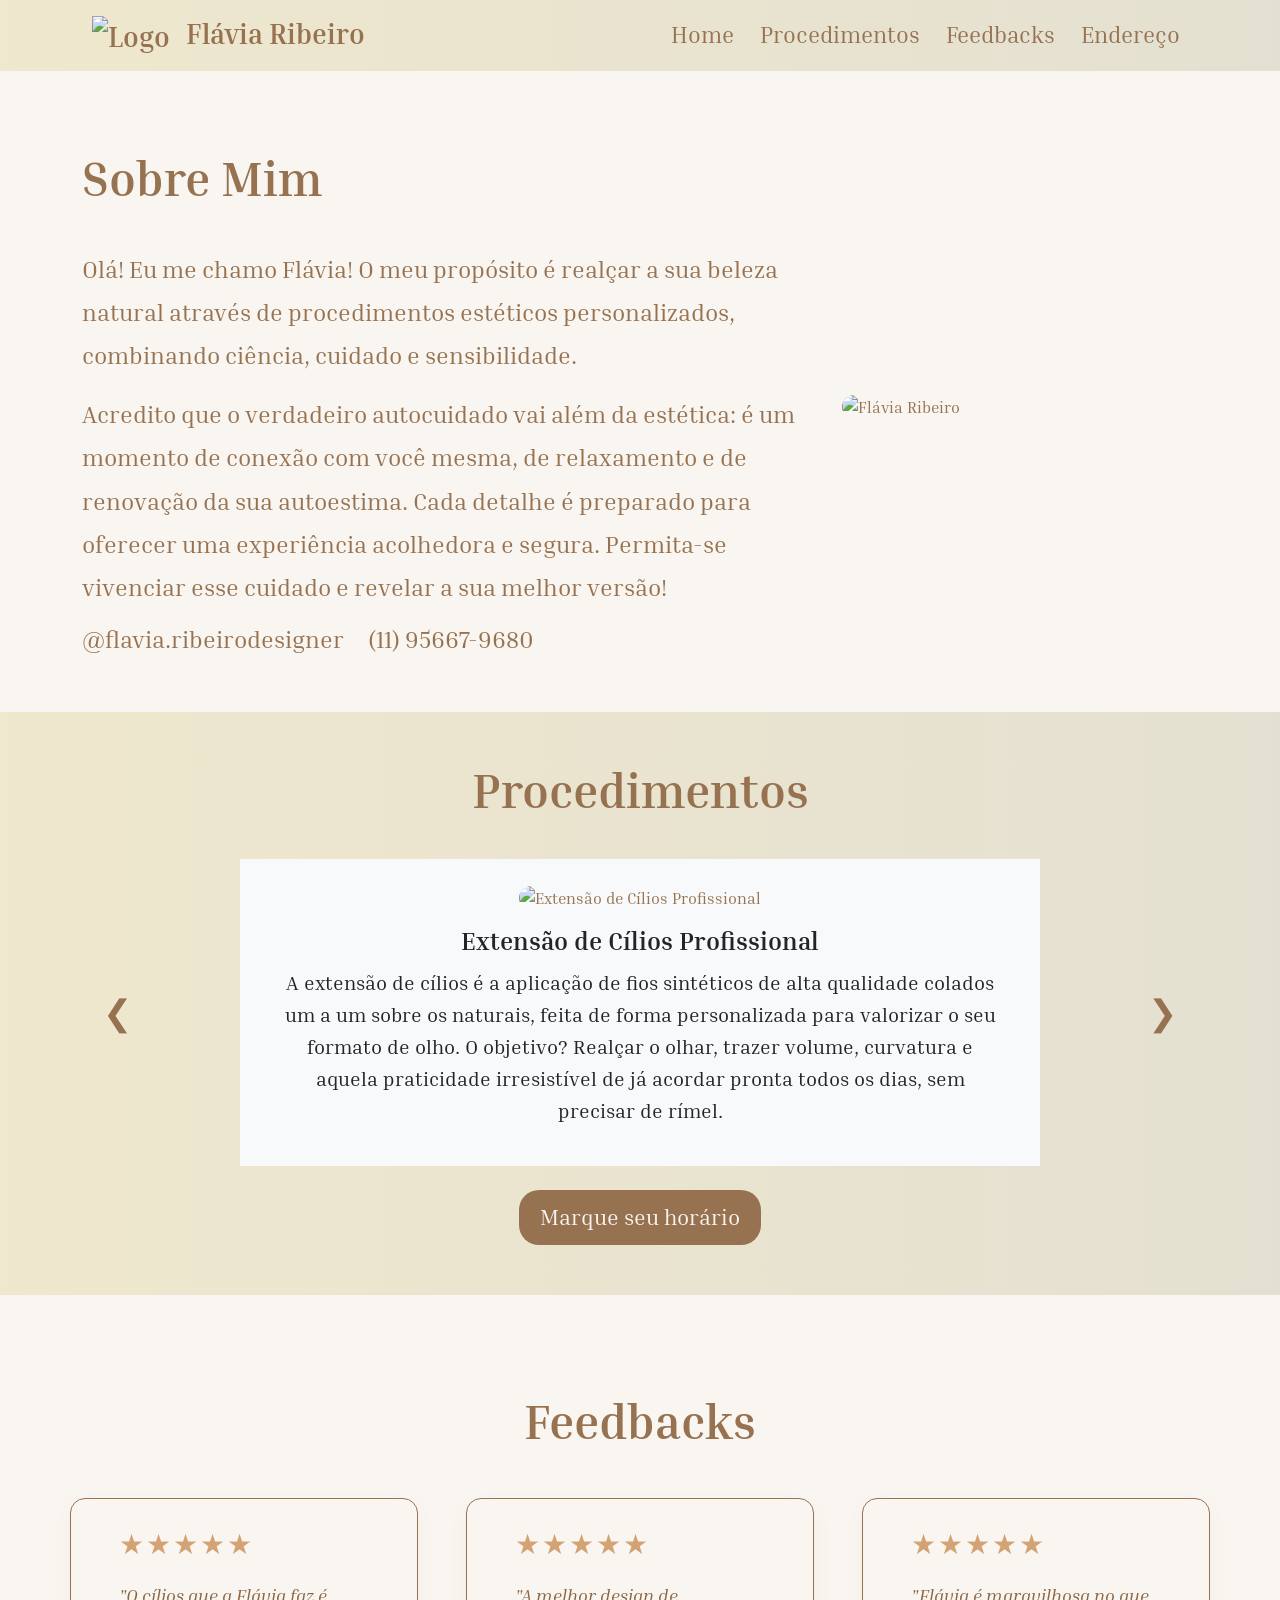
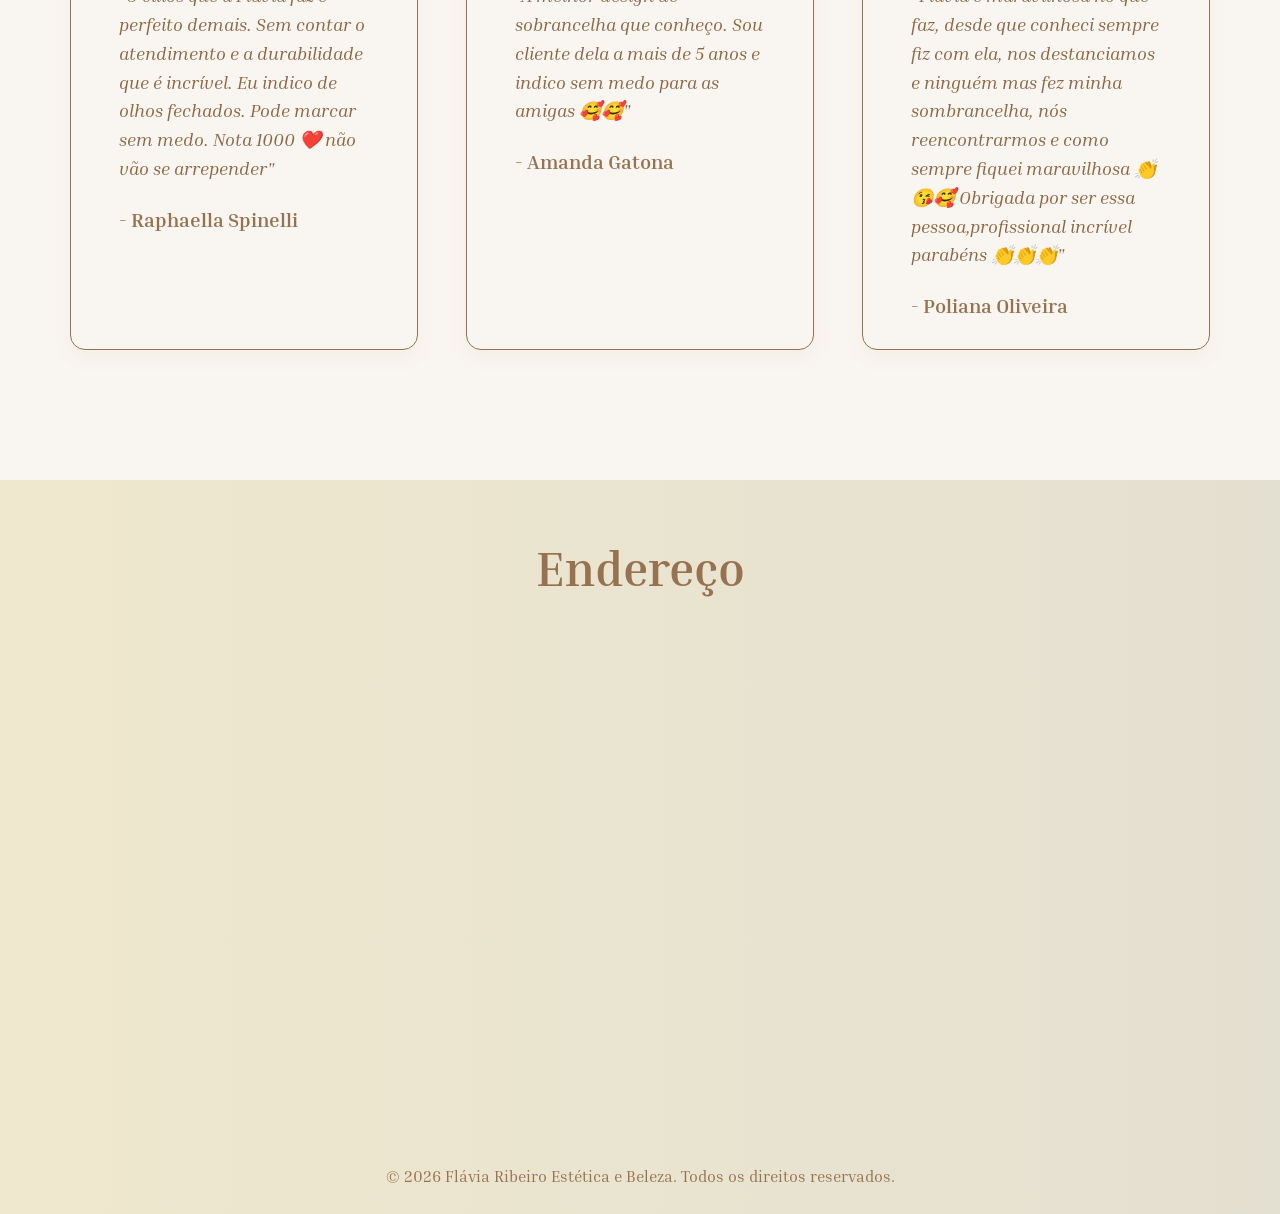
==== html/agendamento-admin.html @ 1f6bf5ca "falta coisa ainda" ====
<!DOCTYPE html>
<html lang="pt-br">

<head>
    <meta charset="UTF-8">
    <meta name="viewport" content="width=device-width, initial-scale=1.0">
    <title>Flávia Ribeiro | Painel Administrativo</title>
    <link href="https://cdn.jsdelivr.net/npm/bootstrap@5.3.3/dist/css/bootstrap.min.css" rel="stylesheet">
    <link rel="stylesheet" href="../css/agendamento.css"> <!-- Reutilizando estilos de layout de agendamento -->
    <script src="https://cdn.jsdelivr.net/npm/bootstrap@5.3.3/dist/js/bootstrap.bundle.min.js"></script>
    <script src="../js/script.js"></script>
    <link rel="preconnect" href="https://fonts.googleapis.com">
    <link rel="preconnect" href="https://fonts.gstatic.com" crossorigin>
    <link
        href="https://fonts.googleapis.com/css2?family=Inria+Serif:ital,wght@0,300;0,400;0,700;1,300;1,400;1,700&display=swap"
        rel="stylesheet">
    <link rel="icon" type="image/png" href="../img/favicon-96x96.png" sizes="96x96" />
</head>

<body>
    <header>
        <nav class="navbar navbar-light navbar-expand-lg minha-navbar fixed-top">
            <div class="container">
                <a class="navbar-brand" href="index.html">
                    <img src="../img/Flor grandinha.png" alt="Logo"> Flávia Ribeiro - Admin
                </a>
                <button class="navbar-toggler" type="button" data-bs-toggle="collapse" data-bs-target="#navbarNav">
                    <span class="navbar-toggler-icon"></span>
                </button>
                <div class="collapse navbar-collapse" id="navbarNav">
                    <ul class="ms-auto navbar-nav">
                        <li class="nav-item">
                            <a class="nav-link" href="index.html">Home</a>
                        </li>
                    </ul>
                </div>
            </div>
        </nav>
    </header>

    <div class="container container-principal mt-5 pt-5">
        <div class="row g-4 align-items-stretch">
            
            <div class="col-12 col-md-5">
                <div class="card card-agendamento-estilizado p-4 h-100 shadow-sm border-0 d-flex flex-column">
                    <h2 class="mb-4 text-center font-weight-bold">Contas de Clientes</h2>
                    <div id="listaClientesAdmin" class="scroll-agendamentos flex-grow-1 pe-1">
                    </div>
                </div>
            </div>


            <div class="col-12 col-md-7">
                <div class="card card-agendamento-estilizado p-4 h-100 shadow-sm border-0 d-flex flex-column">
                    <h2 class="mb-4 text-center font-weight-bold">Horários Marcados</h2>
                    <div id="listaAgendamentosAdmin" class="scroll-agendamentos flex-grow-1 pe-1">
                    </div>
                </div>
            </div>

        </div>
    </div>

    <footer class="text-center mt-5">
        <p>&copy; 2026 Flávia Ribeiro Estética e Beleza. Todos os direitos reservados.</p>
    </footer>
</body>

</html>
---- css/agendamento.css ----
:root {
    --verde: #967250;
    --branco: #F9F5F0;
    --bege: #EFE8CE;
}

body {
    background-color: var(--branco);
    font-family: "Inria Serif", serif;
    padding-top: 130px;
    padding-bottom: 80px;
}

.minha-navbar {
    background: linear-gradient(to right, var(--bege), #E4E0D1);
    color: var(--verde);
    text-align: center;
}

.minha-navbar .navbar-brand {
    color: var(--verde);
    font-size: 28px;
    font-weight: bold;
}

.navbar-brand img {
    width: 80px;
    height: 80px;
    margin-left: 10px;
    margin-right: 10px;
}

.navbar-nav .nav-link {
    color: var(--verde);
    font-size: 23px;
    margin-right: 10px;
}

.container-principal {
    color: var(--verde);
}

.card-agendamento-estilizado {
    background-color: var(--bege);
    border: 2px solid var(--verde) !important;
    border-radius: 25px;
    color: var(--verde);
}

.card-agendamento-estilizado h2 {
    font-weight: 700;
    color: var(--verde);
}

.card-agendamento-estilizado .form-control,
.card-agendamento-estilizado .form-select {
    border: 2px solid var(--verde);
    border-radius: 15px;
    color: var(--verde);
    background-color: var(--branco);
}

.card-agendamento-estilizado .form-control:focus,
.card-agendamento-estilizado .form-select:focus {
    border-color: var(--verde);
    box-shadow: 0 0 0 0.25rem rgba(150, 114, 80, 0.25);
}

.botaozin {
    background-color: var(--verde);
    color: var(--branco);
    padding: 10px 20px;
    font-size: 20px;
    border-radius: 20px;
    border: none;
    transition: transform 0.2s ease, background-color 0.2s ease;
}

.botaozin:hover {
    color: var(--branco);
    background-color: #7d5e41;
    transform: scale(1.02);
}

.scroll-agendamentos {
    max-height: 380px;
    overflow-y: auto;
    padding-right: 5px;
}

.card-agendamento-info {
    background-color: var(--branco);
    border: 1px solid var(--verde) !important;
    border-radius: 15px;
    transition: transform 0.2s ease;
}

footer {
    background: linear-gradient(to right, var(--bege), #E4E0D1);
    color: var(--verde);
    padding: 15px 0;
    position: fixed;
    bottom: 0;
    width: 100%;
}

@media (max-width: 768px) {
    body {
        padding-top: 40px;
        padding-bottom: 150px;
    }

    .navbar-brand img {
        width: 45px;
        height: 45px;
    }

    .minha-navbar .navbar-brand {
        font-size: 18px;
    }

    .card-agendamento-estilizado {
        padding: 20px !important;
    }

    .scroll-agendamentos {
        max-height: 300px;
    }

    .card-agendamento-info {
        padding: 15px !important;
    }
}
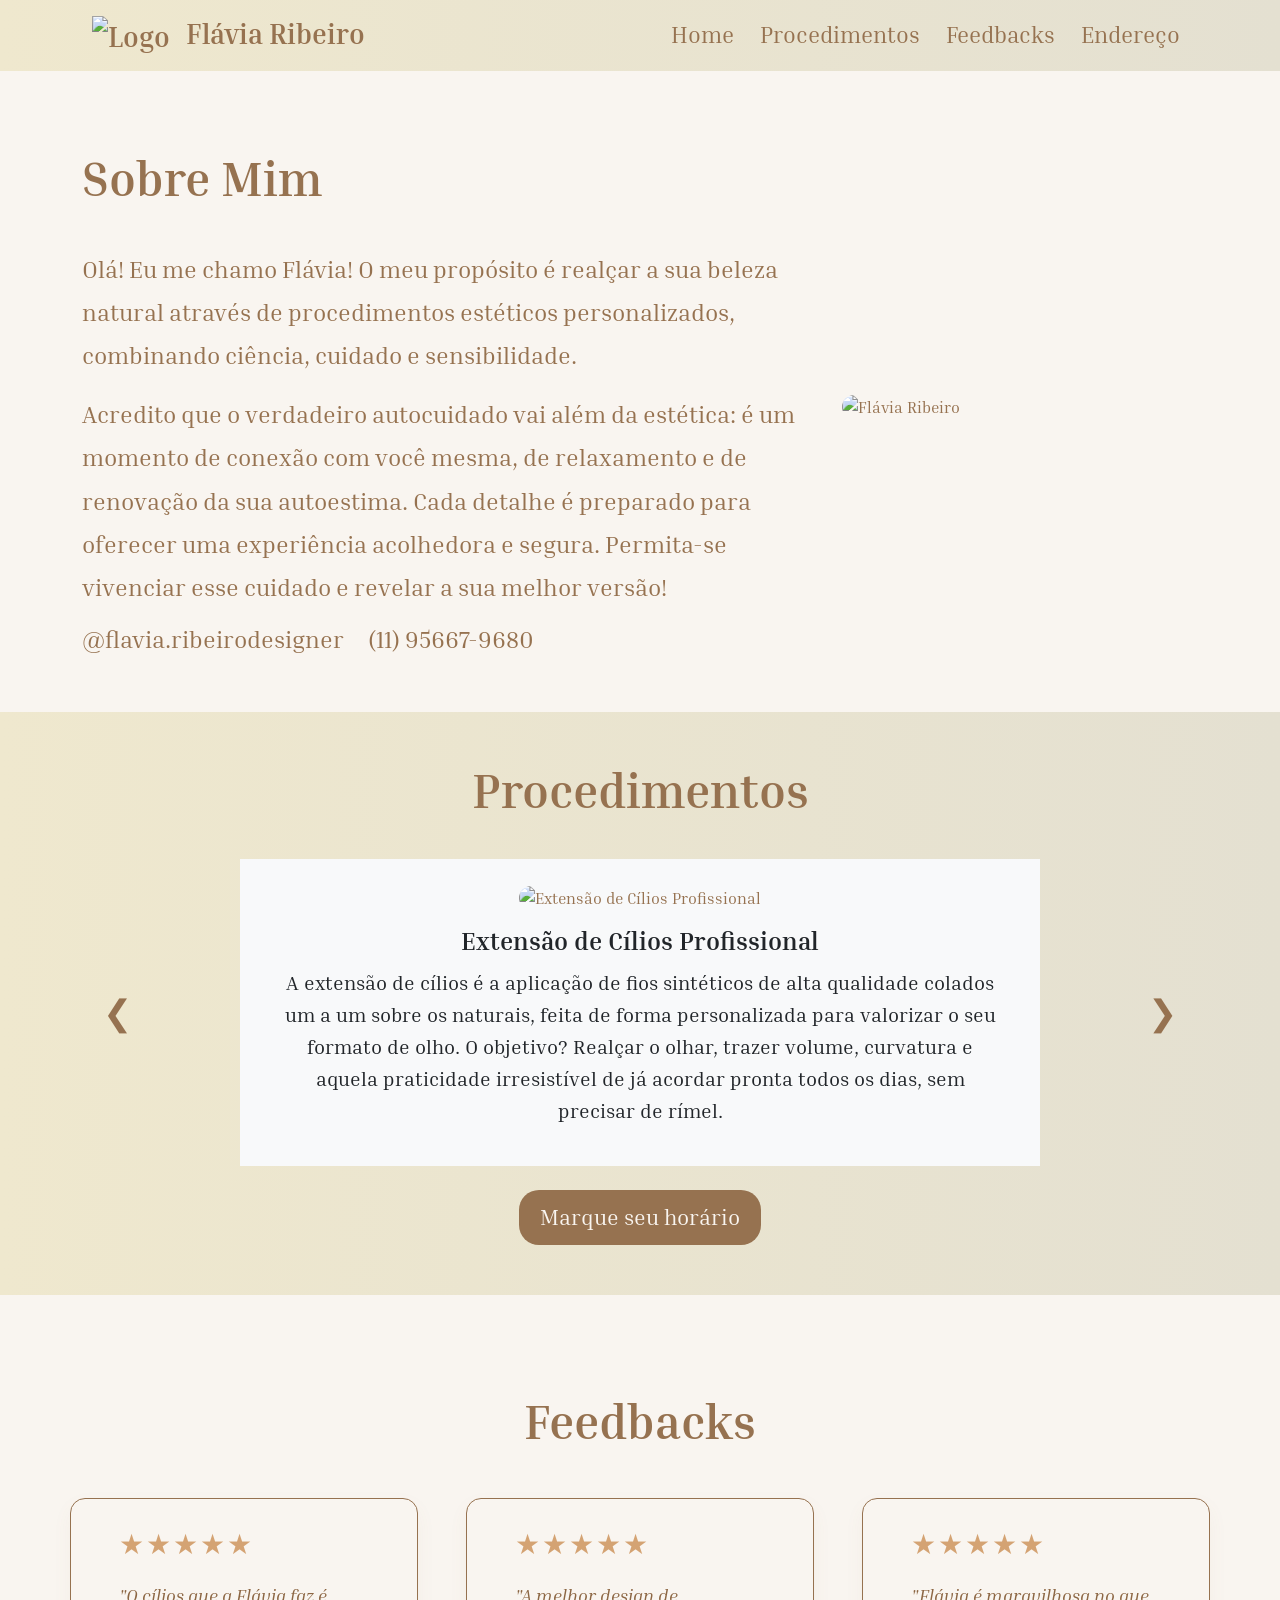
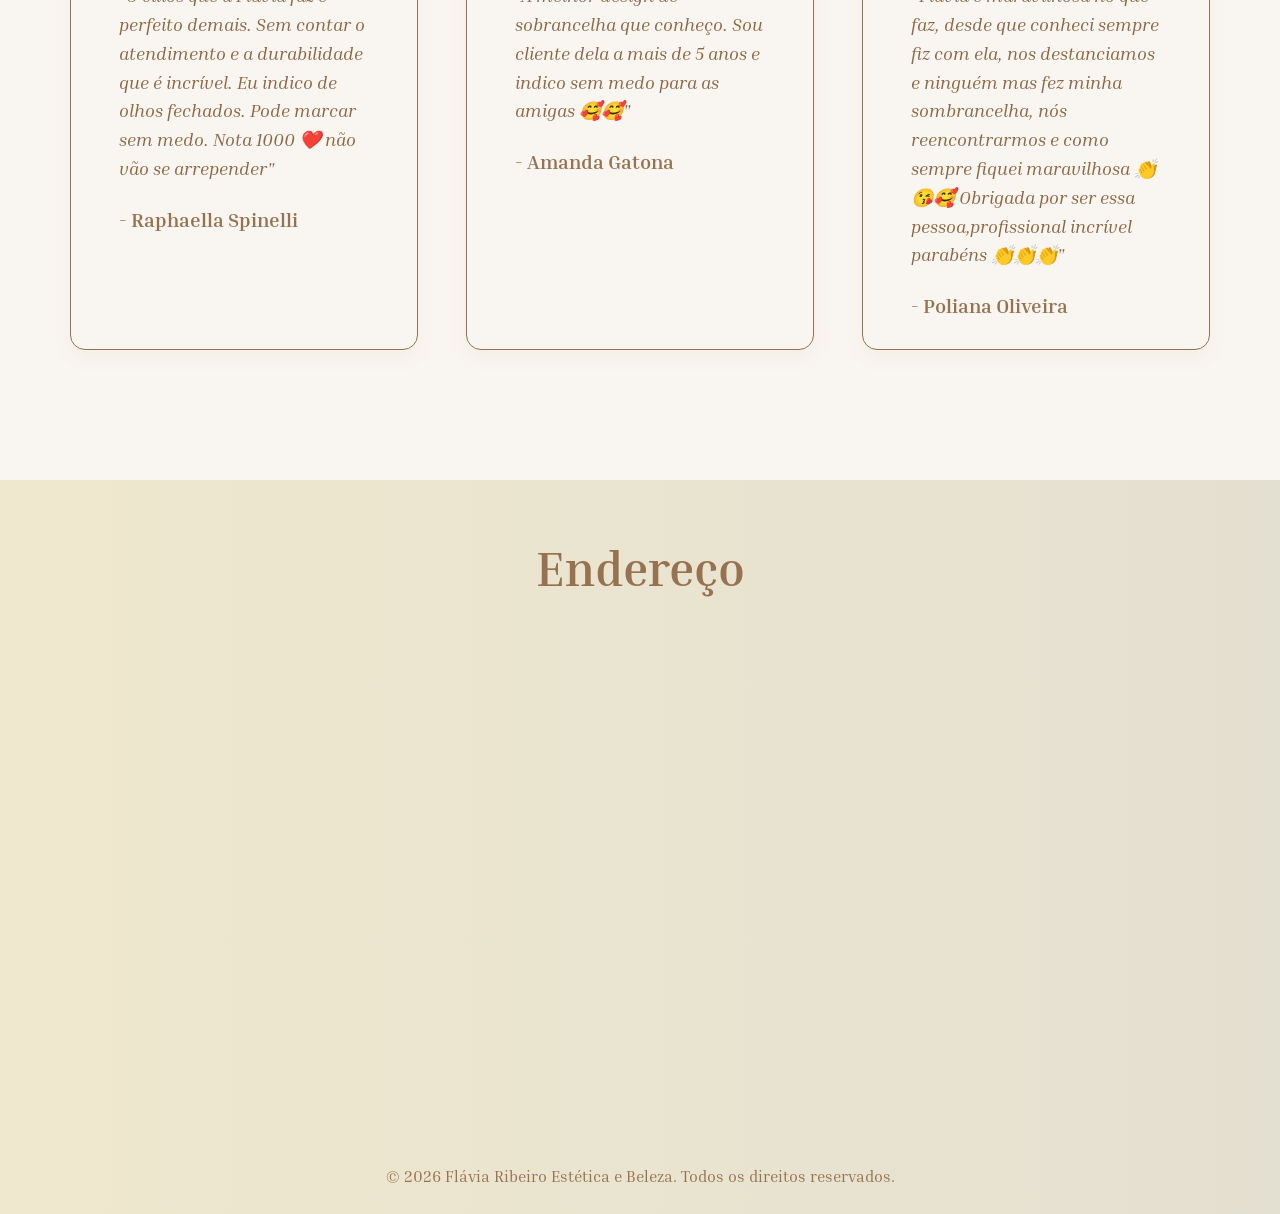
==== commit c5cb0acd: "apliquei o que faltava dos requisitos, tipo a exclusao e edicao de cadastros, commit final" ====
--- a/html/agendamento-admin.html
+++ b/html/agendamento-admin.html
@@ -6,7 +6,7 @@
     <meta name="viewport" content="width=device-width, initial-scale=1.0">
     <title>Flávia Ribeiro | Painel Administrativo</title>
     <link href="https://cdn.jsdelivr.net/npm/bootstrap@5.3.3/dist/css/bootstrap.min.css" rel="stylesheet">
-    <link rel="stylesheet" href="../css/agendamento.css"> <!-- Reutilizando estilos de layout de agendamento -->
+    <link rel="stylesheet" href="../css/agendamento.css">
     <script src="https://cdn.jsdelivr.net/npm/bootstrap@5.3.3/dist/js/bootstrap.bundle.min.js"></script>
     <script src="../js/script.js"></script>
     <link rel="preconnect" href="https://fonts.googleapis.com">
@@ -28,9 +28,12 @@
                     <span class="navbar-toggler-icon"></span>
                 </button>
                 <div class="collapse navbar-collapse" id="navbarNav">
-                    <ul class="ms-auto navbar-nav">
+                    <ul class="ms-auto navbar-nav align-items-center">
                         <li class="nav-item">
                             <a class="nav-link" href="index.html">Home</a>
+                        </li>
+                        <li class="nav-item">
+                            <a class="nav-link" onclick="fazerLogout()">Sair</a>
                         </li>
                     </ul>
                 </div>
@@ -40,7 +43,7 @@
 
     <div class="container container-principal mt-5 pt-5">
         <div class="row g-4 align-items-stretch">
-            
+
             <div class="col-12 col-md-5">
                 <div class="card card-agendamento-estilizado p-4 h-100 shadow-sm border-0 d-flex flex-column">
                     <h2 class="mb-4 text-center font-weight-bold">Contas de Clientes</h2>
@@ -62,8 +65,96 @@
     </div>
 
     <footer class="text-center mt-5">
-        <p>&copy; 2026 Flávia Ribeiro Estética e Beleza. Todos os direitos reservados.</p>
+        <p class="footer-p">&copy; 2026 Flávia Ribeiro Estética e Beleza. Todos os direitos reservados.</p>
     </footer>
+
+
+
+ <!-- modals -->
+    <div class="modal fade modal-verde" id="modalEditarAgendamento" tabindex="-1"
+        aria-labelledby="modalEditarAgendamentoTitulo" aria-hidden="true">
+        <div class="modal-dialog modal-dialog-centered">
+            <div class="modal-content">
+                <div class="modal-header">
+                    <h5 class="modal-title font-weight-bold" id="modalEditarAgendamentoTitulo">Editar Agendamento</h5>
+                    <button type="button" class="btn-close" data-bs-dismiss="modal" aria-label="Fechar"></button>
+                </div>
+                <div class="modal-body">
+                    <form id="formEditarAgendamento" onsubmit="return false">
+                        <div class="mb-3">
+                            <label for="editSelectProcedimento" class="form-label">Procedimento</label>
+                            <select class="form-select" id="editSelectProcedimento" required>
+                                <option value="Extensão de Cílios">Extensão de Cílios</option>
+                                <option value="Sobrancelha com Henna">Sobrancelha com Henna</option>
+                                <option value="Design de Sobrancelhas">Design de Sobrancelhas</option>
+                                <option value="Limpeza de Pele">Limpeza de Pele</option>
+                                <option value="Dermaplaning + Limpeza de Pele">Dermaplaning + Limpeza de Pele</option>
+                                <option value="Micropigmentação Labial">Micropigmentação Labial</option>
+                                <option value="Micropigmentação de Sobrancelhas">Micropigmentação de Sobrancelhas
+                                </option>
+                                <option value="Lash Lifting">Lash Lifting</option>
+                                <option value="Brow Lamination">Brow Lamination</option>
+                                <option value="Massagem">Massagem</option>
+                                <option value="Drenagem Linfática">Drenagem Linfática</option>
+                                <option value="Microagulhamento">Microagulhamento</option>
+                            </select>
+                        </div>
+                        <div class="mb-3">
+                            <label for="editInputData" class="form-label">Data</label>
+                            <input type="date" class="form-control" id="editInputData" required>
+                        </div>
+                        <div class="mb-3">
+                            <label for="editSelectHora" class="form-label">Horário</label>
+                            <select class="form-select" id="editSelectHora" required>
+                                <option value="08:00">08:00</option>
+                                <option value="09:00">09:00</option>
+                                <option value="10:00">10:00</option>
+                                <option value="11:00">11:00</option>
+                                <option value="13:00">13:00</option>
+                                <option value="14:00">14:00</option>
+                                <option value="15:00">15:00</option>
+                                <option value="16:00">16:00</option>
+                                <option value="17:00">17:00</option>
+                                <option value="18:00">18:00</option>
+                                <option value="19:00">19:00</option>
+                            </select>
+                        </div>
+                        <div id="erroEditarAgendamento" class="alert alert-danger d-none" role="alert"></div>
+                        <div id="sucessoEditarAgendamento" class="alert alert-success d-none" role="alert">
+                            Agendamento atualizado com sucesso!
+                        </div>
+                        <div class="modal-footer justify-content-center">
+                            <button type="button" class="btn btn-cancelar" data-bs-dismiss="modal">Cancelar</button>
+                            <button type="button" class="btn btn-verde" onclick="salvarEdicaoAgendamento()">Salvar
+                                Alterações</button>
+                        </div>
+                    </form>
+                </div>
+            </div>
+        </div>
+    </div>
+
+    <div class="modal fade modal-verde" id="modalExcluirAgendamento" tabindex="-1"
+        aria-labelledby="modalExcluirAgendamentoTitulo" aria-hidden="true">
+        <div class="modal-dialog modal-dialog-centered">
+            <div class="modal-content">
+                <div class="modal-header">
+                    <h5 class="modal-title font-weight-bold" id="modalExcluirAgendamentoTitulo">Excluir Agendamento</h5>
+                    <button type="button" class="btn-close" data-bs-dismiss="modal" aria-label="Fechar"></button>
+                </div>
+                <div class="modal-body text-center">
+                    <p style="font-size: 17px;">Tem certeza que deseja excluir este agendamento?</p>
+                    <p class="text-muted" style="font-size: 14px;">Esta ação não pode ser desfeita.</p>
+                </div>
+                <div class="modal-footer justify-content-center" style="border: none;">
+                    <button type="button" class="btn btn-cancelar" data-bs-dismiss="modal">Cancelar</button>
+                    <button type="button" class="btn btn-perigo"
+                        onclick="confirmarExclusaoAgendamento()">Excluir</button>
+                </div>
+            </div>
+        </div>
+    </div>
+
 </body>
 
 </html>
--- a/css/agendamento.css
+++ b/css/agendamento.css
@@ -104,10 +104,142 @@
     width: 100%;
 }
 
+/* modals */
+
+.modal-verde .modal-content {
+    background-color: var(--branco) !important;
+    border: 4px solid var(--verde) !important;
+    border-radius: 25px;
+    box-shadow: 0 10px 30px rgba(43, 92, 63, 0.15);
+}
+
+.modal-verde .modal-header,
+.modal-verde .modal-footer {
+    border: none;
+}
+
+.modal-verde .modal-body {
+    padding-left: 45px !important;
+    padding-right: 45px !important;
+}
+
+.modal-verde .modal-title,
+.modal-verde .form-label,
+.modal-verde h5,
+.modal-verde h6,
+.modal-verde p,
+.modal-verde .link-verde {
+    color: var(--verde) !important;
+}
+
+.modal-verde .form-control,
+.modal-verde .form-select {
+    border: 2px solid var(--verde);
+    border-radius: 15px;
+    color: var(--verde);
+    background-color: var(--branco);
+}
+
+.modal-verde .form-control::placeholder {
+    color: var(--verde);
+}
+
+.modal-verde .form-control:focus,
+.modal-verde .form-select:focus {
+    border-color: var(--verde);
+    box-shadow: 0 0 0 0.25rem rgba(150, 114, 80, 0.25);
+    color: var(--verde);
+}
+
+.modal-verde .link-verde {
+    font-weight: bold;
+    text-decoration: underline;
+    cursor: pointer;
+}
+
+.modal-verde .link-verde:hover {
+    color: var(--verde) !important;
+}
+
+.modal-verde .btn-verde {
+    background-color: var(--verde);
+    color: var(--branco) !important;
+    border: none;
+    border-radius: 20px;
+    padding: 8px 24px;
+    font-weight: bold;
+    transition: background-color 0.2s ease, transform 0.1s ease;
+}
+
+.modal-verde .btn-verde:hover {
+    background-color: #7d5e41;
+    transform: scale(1.02);
+}
+
+.modal-verde .btn-perigo {
+    background-color: #c0392b;
+    color: var(--branco) !important;
+    border: none;
+    border-radius: 20px;
+    padding: 8px 24px;
+    font-weight: bold;
+    transition: background-color 0.2s ease, transform 0.1s ease;
+}
+
+.modal-verde .btn-perigo:hover {
+    background-color: #a93226;
+    transform: scale(1.02);
+}
+
+.modal-verde .btn-cancelar {
+    background-color: #bbb;
+    color: #333 !important;
+    border: none;
+    border-radius: 20px;
+    padding: 8px 24px;
+    font-weight: bold;
+    transition: background-color 0.2s ease, transform 0.1s ease;
+}
+
+.modal-verde .btn-cancelar:hover {
+    background-color: #999;
+    transform: scale(1.02);
+}
+
+.btn-acao {
+    background: transparent;
+    border: none;
+    font-size: 18px;
+    cursor: pointer;
+    padding: 4px 8px;
+    border-radius: 8px;
+    transition: background-color 0.2s ease, transform 0.15s ease;
+    line-height: 1;
+}
+
+.btn-acao:hover {
+    transform: scale(1.15);
+}
+
+.btn-acao-editar:hover {
+    background-color: rgba(150, 114, 80, 0.15);
+}
+
+.btn-acao-excluir:hover {
+    background-color: rgba(192, 57, 43, 0.15);
+}
+
+
+
+.modal-verde .alert {
+    border-radius: 12px;
+    font-size: 14px;
+}
+
 @media (max-width: 768px) {
     body {
         padding-top: 40px;
-        padding-bottom: 150px;
+        padding-bottom: 130px;
     }
 
     .navbar-brand img {
@@ -130,4 +262,8 @@
     .card-agendamento-info {
         padding: 15px !important;
     }
+
+    .footer-p {
+        font-size: 12px;
+    }
 }
